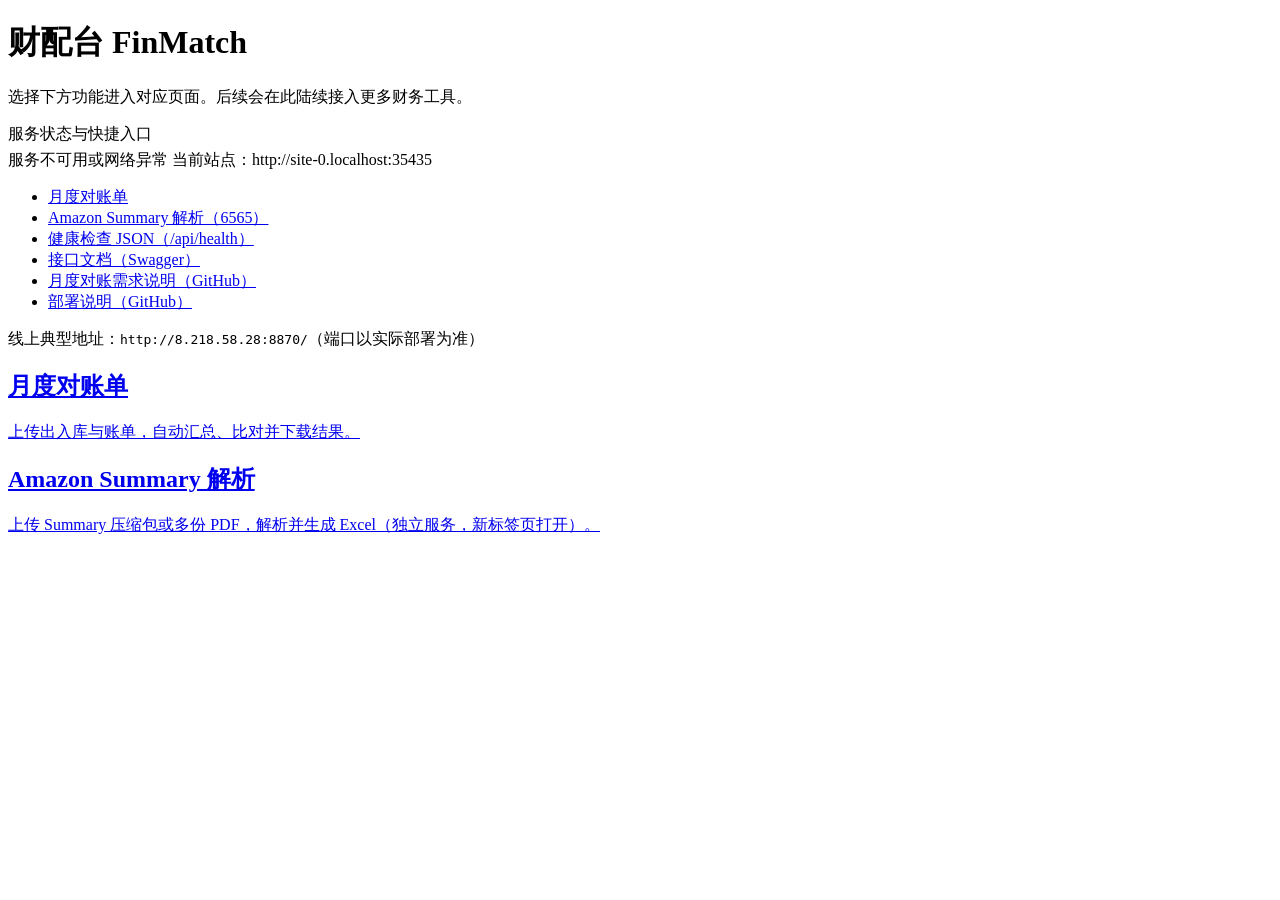
==== static/index.html @ 5b7e9466 "feat(home): add Amazon Summary parse link to :6565 Made-with: Cursor" ====
<!DOCTYPE html>
<html lang="zh-CN">
<head>
  <meta charset="UTF-8" />
  <meta name="viewport" content="width=device-width, initial-scale=1" />
  <title>财配台 · 工具总面板</title>
  <link rel="stylesheet" href="/assets/css/app.css" />
</head>
<body>
  <div class="wrap">
    <h1>财配台 FinMatch</h1>
    <p class="sub">选择下方功能进入对应页面。后续会在此陆续接入更多财务工具。</p>

    <div class="card">
      <label>服务状态与快捷入口</label>
      <div class="status-line" style="margin-top:0.35rem;">
        <span class="status-dot" id="health-dot" aria-hidden="true"></span>
        <span id="health-text">正在检测…</span>
        <span class="muted-small" id="health-origin"></span>
      </div>
      <ul class="link-list">
        <li><a href="/monthly-statement">月度对账单</a></li>
        <li><a href="http://8.218.58.28:6565/" target="_blank" rel="noopener noreferrer">Amazon Summary 解析（6565）</a></li>
        <li><a href="/api/health" target="_blank" rel="noopener">健康检查 JSON（/api/health）</a></li>
        <li><a href="/docs" target="_blank" rel="noopener">接口文档（Swagger）</a></li>
        <li><a href="https://github.com/rayfengfirst-netizen/finmatch/blob/main/docs/REQUIREMENTS_MONTHLY_RECONCILIATION.md" target="_blank" rel="noopener">月度对账需求说明（GitHub）</a></li>
        <li><a href="https://github.com/rayfengfirst-netizen/finmatch/blob/main/README_DEPLOY.md" target="_blank" rel="noopener">部署说明（GitHub）</a></li>
      </ul>
      <p class="muted-small" style="margin-bottom:0;">线上典型地址：<code>http://8.218.58.28:8870/</code>（端口以实际部署为准）</p>
    </div>

    <div class="tool-grid">
      <a class="tool-card" href="/monthly-statement">
        <h2>月度对账单</h2>
        <p>上传出入库与账单，自动汇总、比对并下载结果。</p>
      </a>
      <a class="tool-card" href="http://8.218.58.28:6565/" target="_blank" rel="noopener noreferrer">
        <h2>Amazon Summary 解析</h2>
        <p>上传 Summary 压缩包或多份 PDF，解析并生成 Excel（独立服务，新标签页打开）。</p>
      </a>
    </div>
  </div>

  <script>
    (function () {
      const dot = document.getElementById("health-dot");
      const text = document.getElementById("health-text");
      const originEl = document.getElementById("health-origin");
      originEl.textContent = "当前站点：" + window.location.origin;

      fetch("/api/health")
        .then(function (r) {
          if (!r.ok) throw new Error("HTTP " + r.status);
          return r.json();
        })
        .then(function (j) {
          dot.classList.add("ok");
          text.textContent = "服务正常（" + (j.service || "finmatch") + "）";
        })
        .catch(function () {
          dot.classList.add("err");
          text.textContent = "服务不可用或网络异常";
        });
    })();
  </script>
</body>
</html>
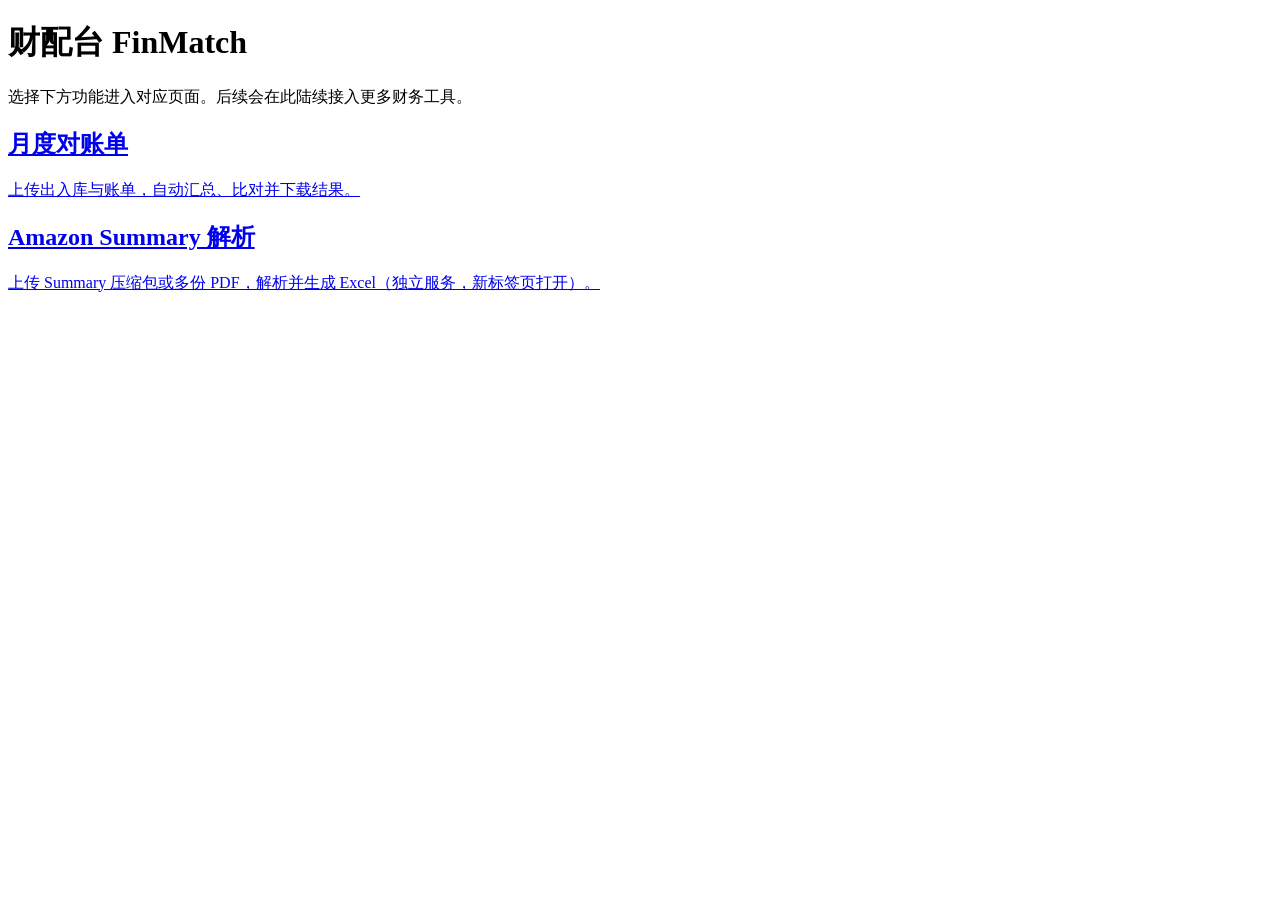
==== commit 94743a9d: "chore(home): remove service status and quick links card Made-with: Cursor" ====
--- a/static/index.html
+++ b/static/index.html
@@ -11,24 +11,6 @@
     <h1>财配台 FinMatch</h1>
     <p class="sub">选择下方功能进入对应页面。后续会在此陆续接入更多财务工具。</p>
 
-    <div class="card">
-      <label>服务状态与快捷入口</label>
-      <div class="status-line" style="margin-top:0.35rem;">
-        <span class="status-dot" id="health-dot" aria-hidden="true"></span>
-        <span id="health-text">正在检测…</span>
-        <span class="muted-small" id="health-origin"></span>
-      </div>
-      <ul class="link-list">
-        <li><a href="/monthly-statement">月度对账单</a></li>
-        <li><a href="http://8.218.58.28:6565/" target="_blank" rel="noopener noreferrer">Amazon Summary 解析（6565）</a></li>
-        <li><a href="/api/health" target="_blank" rel="noopener">健康检查 JSON（/api/health）</a></li>
-        <li><a href="/docs" target="_blank" rel="noopener">接口文档（Swagger）</a></li>
-        <li><a href="https://github.com/rayfengfirst-netizen/finmatch/blob/main/docs/REQUIREMENTS_MONTHLY_RECONCILIATION.md" target="_blank" rel="noopener">月度对账需求说明（GitHub）</a></li>
-        <li><a href="https://github.com/rayfengfirst-netizen/finmatch/blob/main/README_DEPLOY.md" target="_blank" rel="noopener">部署说明（GitHub）</a></li>
-      </ul>
-      <p class="muted-small" style="margin-bottom:0;">线上典型地址：<code>http://8.218.58.28:8870/</code>（端口以实际部署为准）</p>
-    </div>
-
     <div class="tool-grid">
       <a class="tool-card" href="/monthly-statement">
         <h2>月度对账单</h2>
@@ -40,28 +22,5 @@
       </a>
     </div>
   </div>
-
-  <script>
-    (function () {
-      const dot = document.getElementById("health-dot");
-      const text = document.getElementById("health-text");
-      const originEl = document.getElementById("health-origin");
-      originEl.textContent = "当前站点：" + window.location.origin;
-
-      fetch("/api/health")
-        .then(function (r) {
-          if (!r.ok) throw new Error("HTTP " + r.status);
-          return r.json();
-        })
-        .then(function (j) {
-          dot.classList.add("ok");
-          text.textContent = "服务正常（" + (j.service || "finmatch") + "）";
-        })
-        .catch(function () {
-          dot.classList.add("err");
-          text.textContent = "服务不可用或网络异常";
-        });
-    })();
-  </script>
 </body>
 </html>
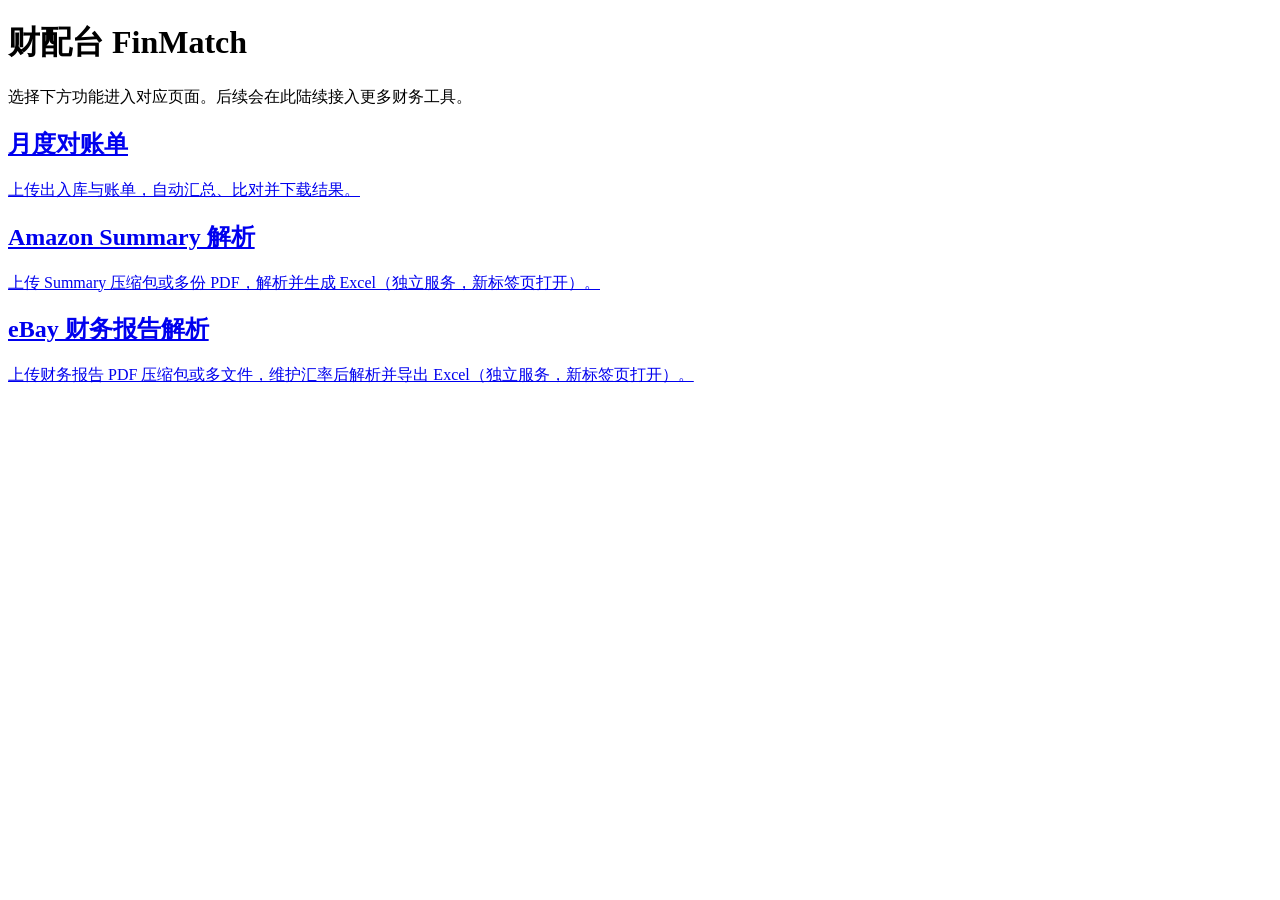
==== commit 19bb9285: "feat(home): add eBay finance report parse entry (6565) Made-with: Cursor" ====
--- a/static/index.html
+++ b/static/index.html
@@ -20,6 +20,10 @@
         <h2>Amazon Summary 解析</h2>
         <p>上传 Summary 压缩包或多份 PDF，解析并生成 Excel（独立服务，新标签页打开）。</p>
       </a>
+      <a class="tool-card" href="http://8.218.58.28:6565/ebay-finance?job=a9bca88b4dd0474c8da5f167a940bc7d" target="_blank" rel="noopener noreferrer">
+        <h2>eBay 财务报告解析</h2>
+        <p>上传财务报告 PDF 压缩包或多文件，维护汇率后解析并导出 Excel（独立服务，新标签页打开）。</p>
+      </a>
     </div>
   </div>
 </body>
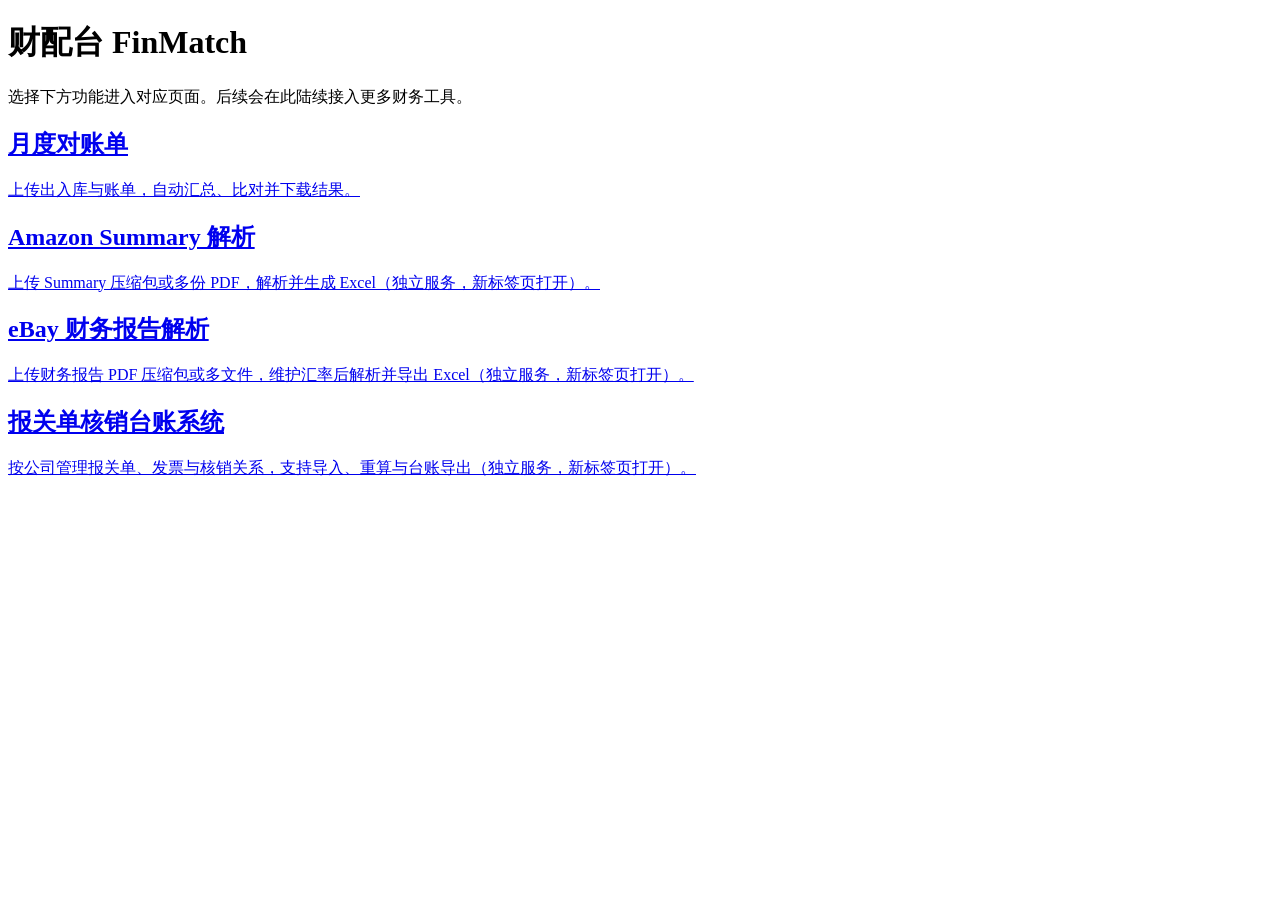
==== commit a36ae56d: "feat(home): add customs write-off ledger entry (8008) Made-with: Cursor" ====
--- a/static/index.html
+++ b/static/index.html
@@ -24,6 +24,10 @@
         <h2>eBay 财务报告解析</h2>
         <p>上传财务报告 PDF 压缩包或多文件，维护汇率后解析并导出 Excel（独立服务，新标签页打开）。</p>
       </a>
+      <a class="tool-card" href="http://8.218.58.28:8008/" target="_blank" rel="noopener noreferrer">
+        <h2>报关单核销台账系统</h2>
+        <p>按公司管理报关单、发票与核销关系，支持导入、重算与台账导出（独立服务，新标签页打开）。</p>
+      </a>
     </div>
   </div>
 </body>
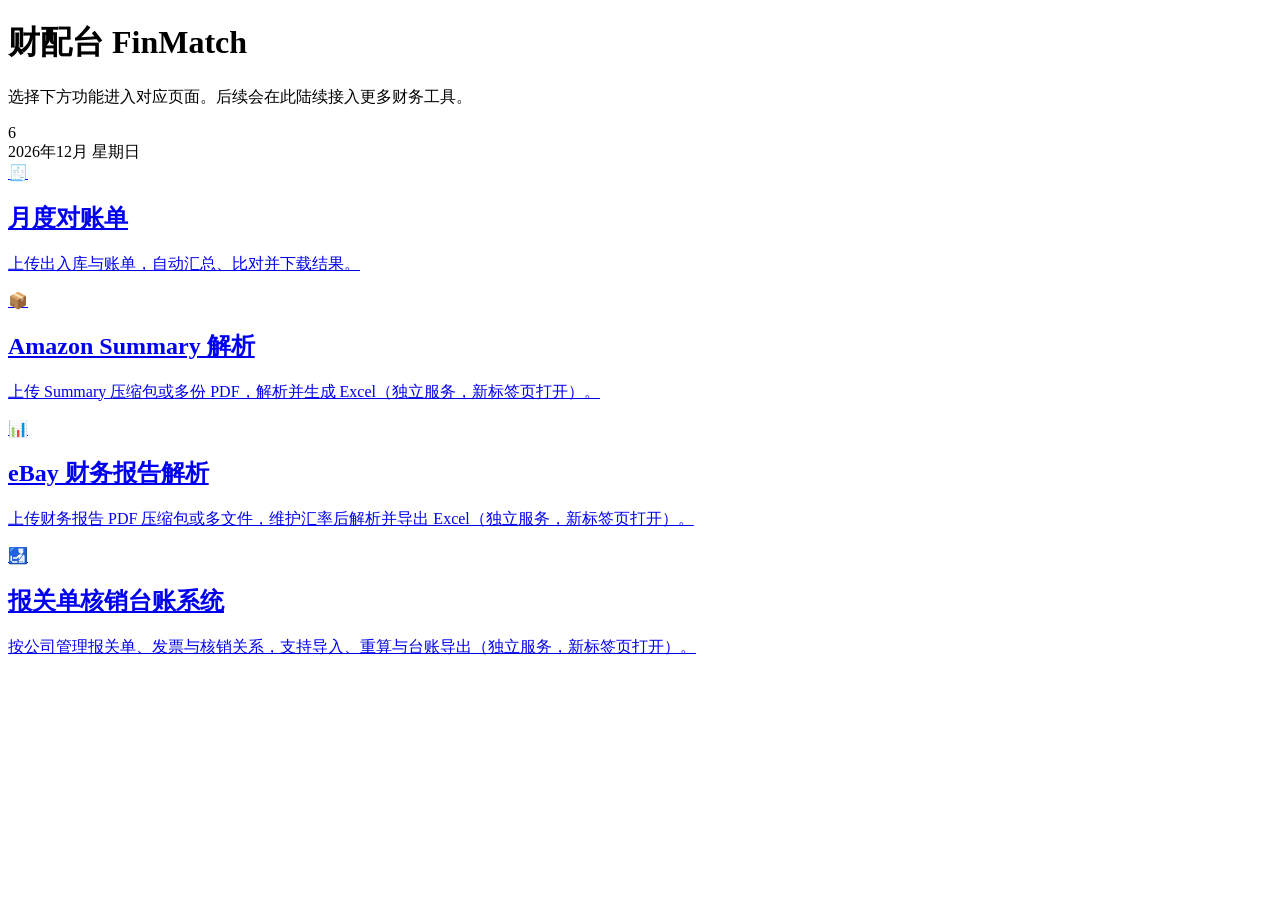
==== commit 549bb468: "style(home): tool icons, soft background, date pendant Made-with: Cursor" ====
--- a/static/index.html
+++ b/static/index.html
@@ -6,29 +6,68 @@
   <title>财配台 · 工具总面板</title>
   <link rel="stylesheet" href="/assets/css/app.css" />
 </head>
-<body>
+<body class="home">
   <div class="wrap">
-    <h1>财配台 FinMatch</h1>
-    <p class="sub">选择下方功能进入对应页面。后续会在此陆续接入更多财务工具。</p>
+    <header class="home-header">
+      <div class="home-header__titles">
+        <h1>财配台 FinMatch</h1>
+        <p class="sub">选择下方功能进入对应页面。后续会在此陆续接入更多财务工具。</p>
+      </div>
+      <div class="date-pendant" id="date-pendant" aria-live="polite">
+        <div class="date-pendant__ribbon" aria-hidden="true"></div>
+        <div class="date-pendant__inner">
+          <span class="date-pendant__day" id="date-day">—</span>
+          <div class="date-pendant__meta">
+            <span class="date-pendant__ym" id="date-ym">—</span>
+            <span class="date-pendant__week" id="date-week">—</span>
+          </div>
+        </div>
+      </div>
+    </header>
 
     <div class="tool-grid">
-      <a class="tool-card" href="/monthly-statement">
-        <h2>月度对账单</h2>
-        <p>上传出入库与账单，自动汇总、比对并下载结果。</p>
+      <a class="tool-card tool-card--reconcile" href="/monthly-statement">
+        <span class="tool-card__icon" role="img" aria-label="对账">🧾</span>
+        <div class="tool-card__body">
+          <h2>月度对账单</h2>
+          <p>上传出入库与账单，自动汇总、比对并下载结果。</p>
+        </div>
       </a>
-      <a class="tool-card" href="http://8.218.58.28:6565/" target="_blank" rel="noopener noreferrer">
-        <h2>Amazon Summary 解析</h2>
-        <p>上传 Summary 压缩包或多份 PDF，解析并生成 Excel（独立服务，新标签页打开）。</p>
+      <a class="tool-card tool-card--amazon" href="http://8.218.58.28:6565/" target="_blank" rel="noopener noreferrer">
+        <span class="tool-card__icon" role="img" aria-label="包裹与报表">📦</span>
+        <div class="tool-card__body">
+          <h2>Amazon Summary 解析</h2>
+          <p>上传 Summary 压缩包或多份 PDF，解析并生成 Excel（独立服务，新标签页打开）。</p>
+        </div>
       </a>
-      <a class="tool-card" href="http://8.218.58.28:6565/ebay-finance?job=a9bca88b4dd0474c8da5f167a940bc7d" target="_blank" rel="noopener noreferrer">
-        <h2>eBay 财务报告解析</h2>
-        <p>上传财务报告 PDF 压缩包或多文件，维护汇率后解析并导出 Excel（独立服务，新标签页打开）。</p>
+      <a class="tool-card tool-card--ebay" href="http://8.218.58.28:6565/ebay-finance?job=a9bca88b4dd0474c8da5f167a940bc7d" target="_blank" rel="noopener noreferrer">
+        <span class="tool-card__icon" role="img" aria-label="财务图表">📊</span>
+        <div class="tool-card__body">
+          <h2>eBay 财务报告解析</h2>
+          <p>上传财务报告 PDF 压缩包或多文件，维护汇率后解析并导出 Excel（独立服务，新标签页打开）。</p>
+        </div>
       </a>
-      <a class="tool-card" href="http://8.218.58.28:8008/" target="_blank" rel="noopener noreferrer">
-        <h2>报关单核销台账系统</h2>
-        <p>按公司管理报关单、发票与核销关系，支持导入、重算与台账导出（独立服务，新标签页打开）。</p>
+      <a class="tool-card tool-card--customs" href="http://8.218.58.28:8008/" target="_blank" rel="noopener noreferrer">
+        <span class="tool-card__icon" role="img" aria-label="报关与单证">🛃</span>
+        <div class="tool-card__body">
+          <h2>报关单核销台账系统</h2>
+          <p>按公司管理报关单、发票与核销关系，支持导入、重算与台账导出（独立服务，新标签页打开）。</p>
+        </div>
       </a>
     </div>
   </div>
+
+  <script>
+    (function () {
+      var wk = ["星期日", "星期一", "星期二", "星期三", "星期四", "星期五", "星期六"];
+      var d = new Date();
+      var y = d.getFullYear();
+      var m = d.getMonth() + 1;
+      var day = d.getDate();
+      document.getElementById("date-day").textContent = String(day);
+      document.getElementById("date-ym").textContent = y + "年" + m + "月";
+      document.getElementById("date-week").textContent = wk[d.getDay()];
+    })();
+  </script>
 </body>
 </html>
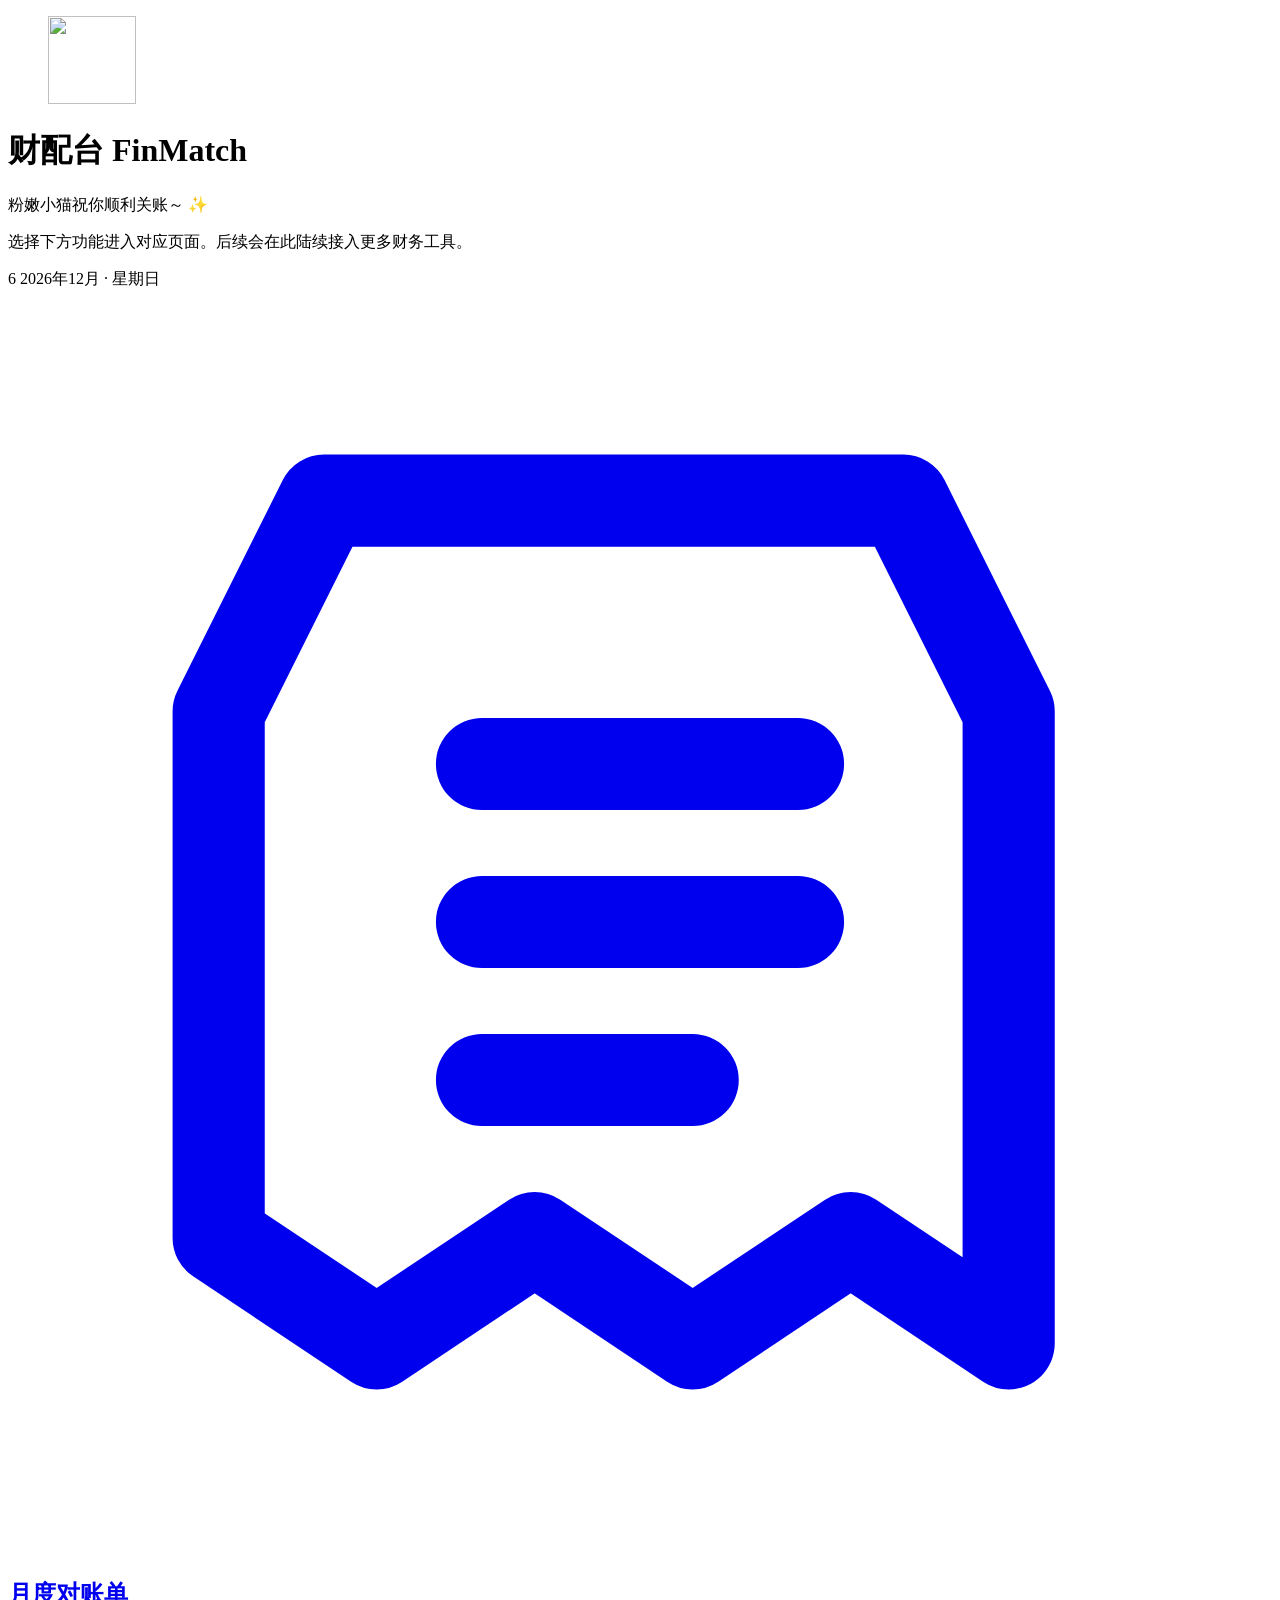
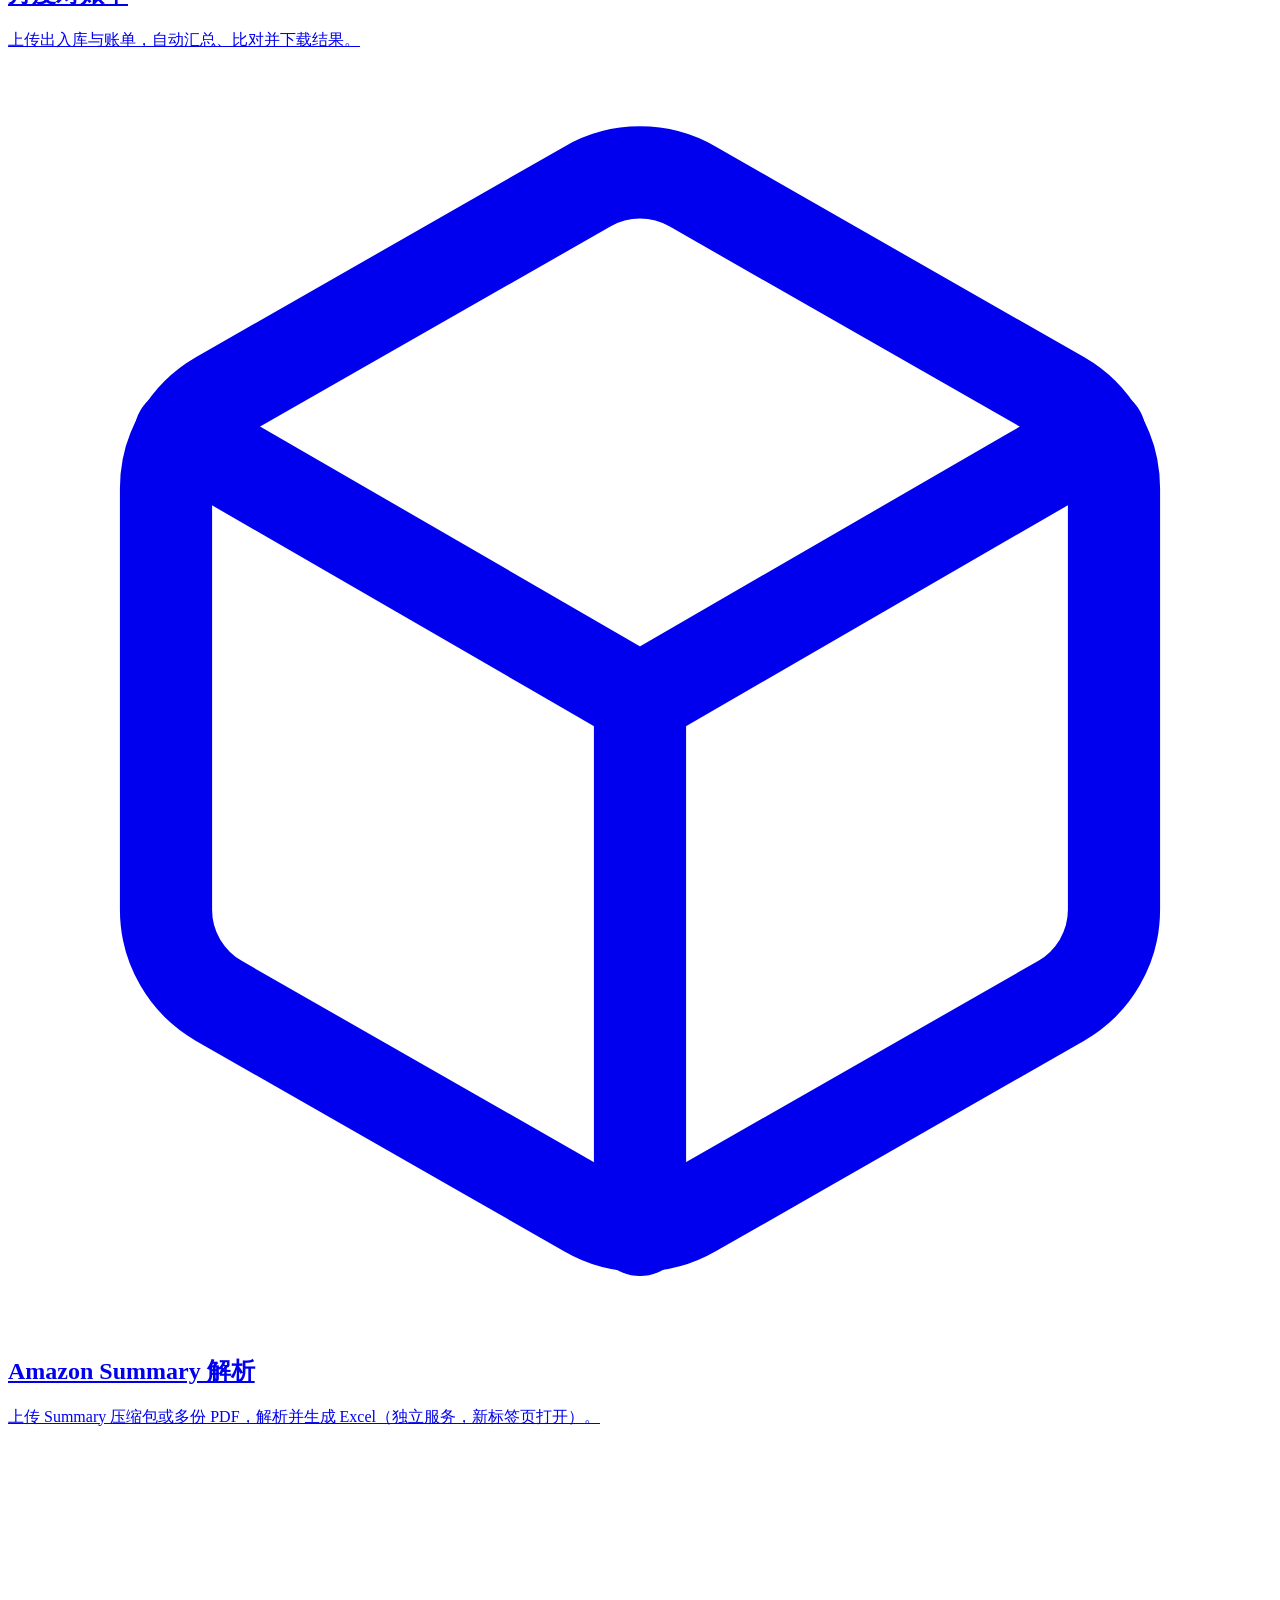
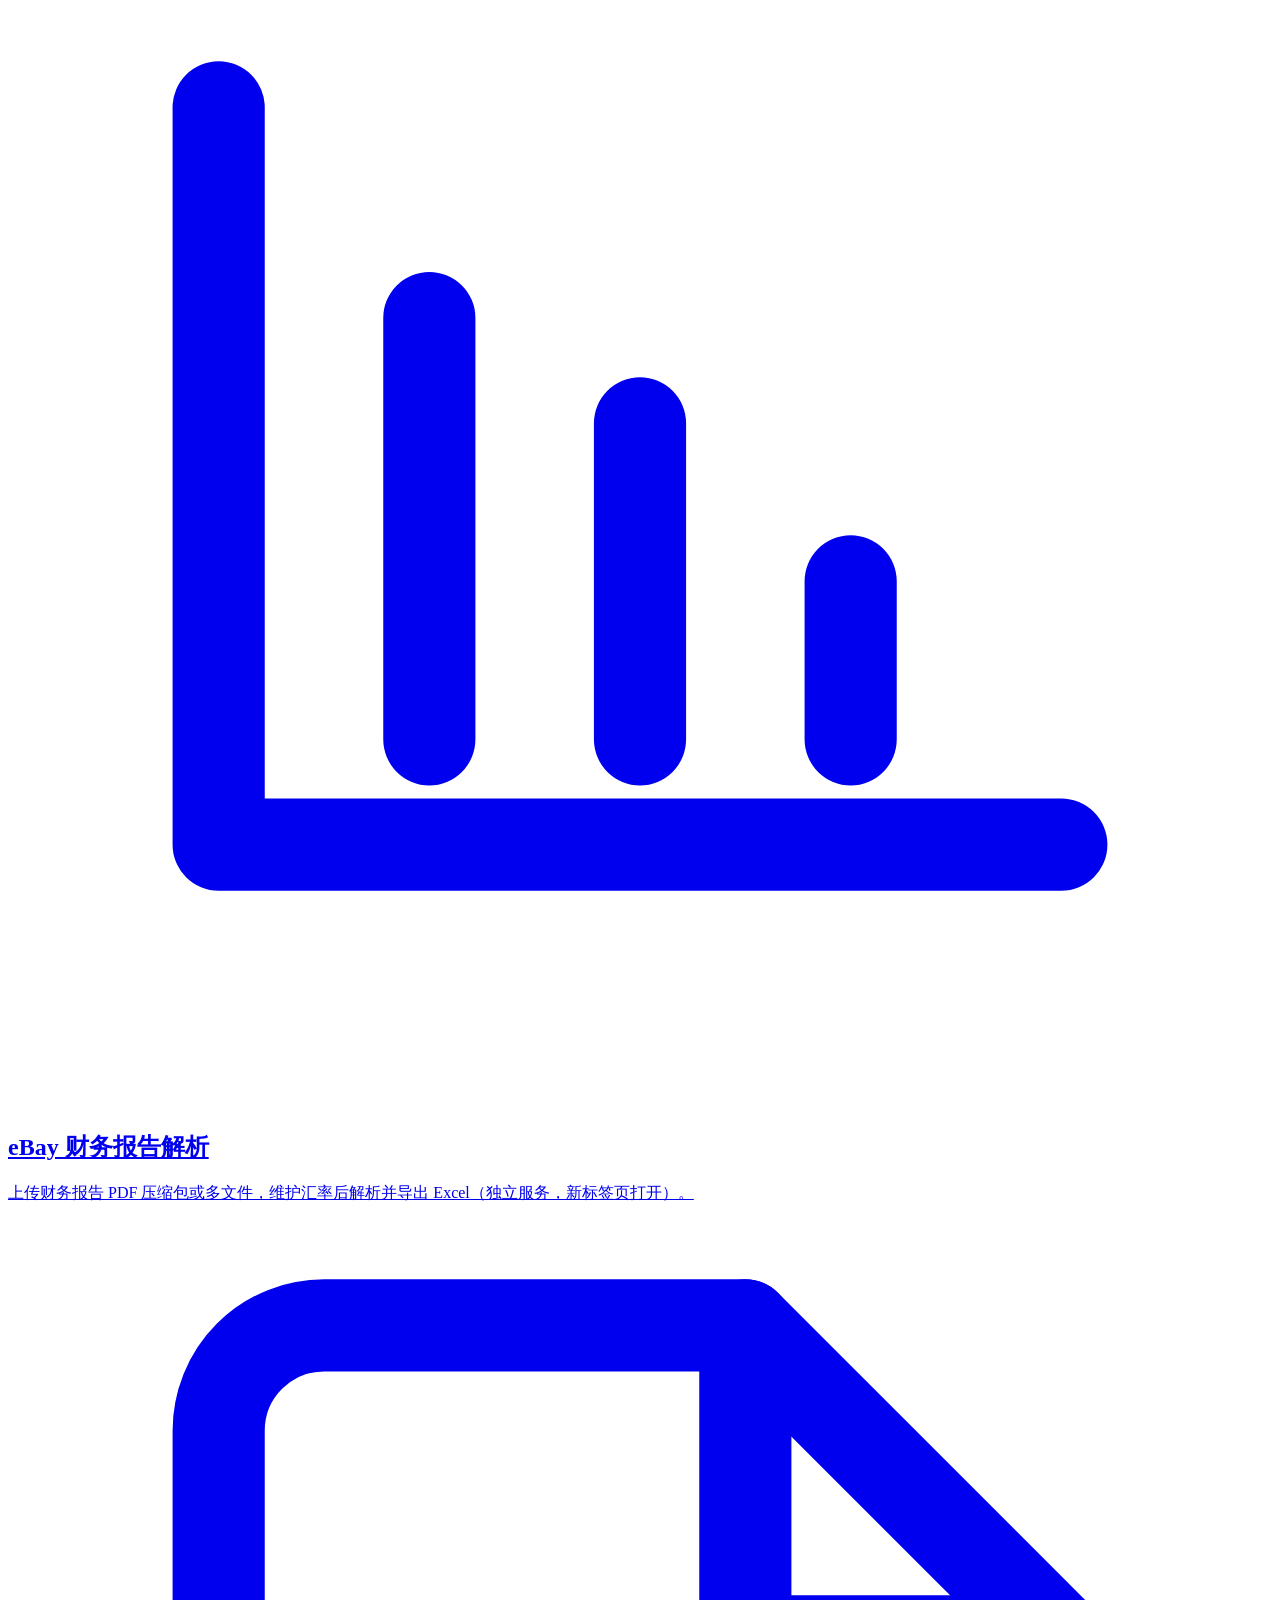
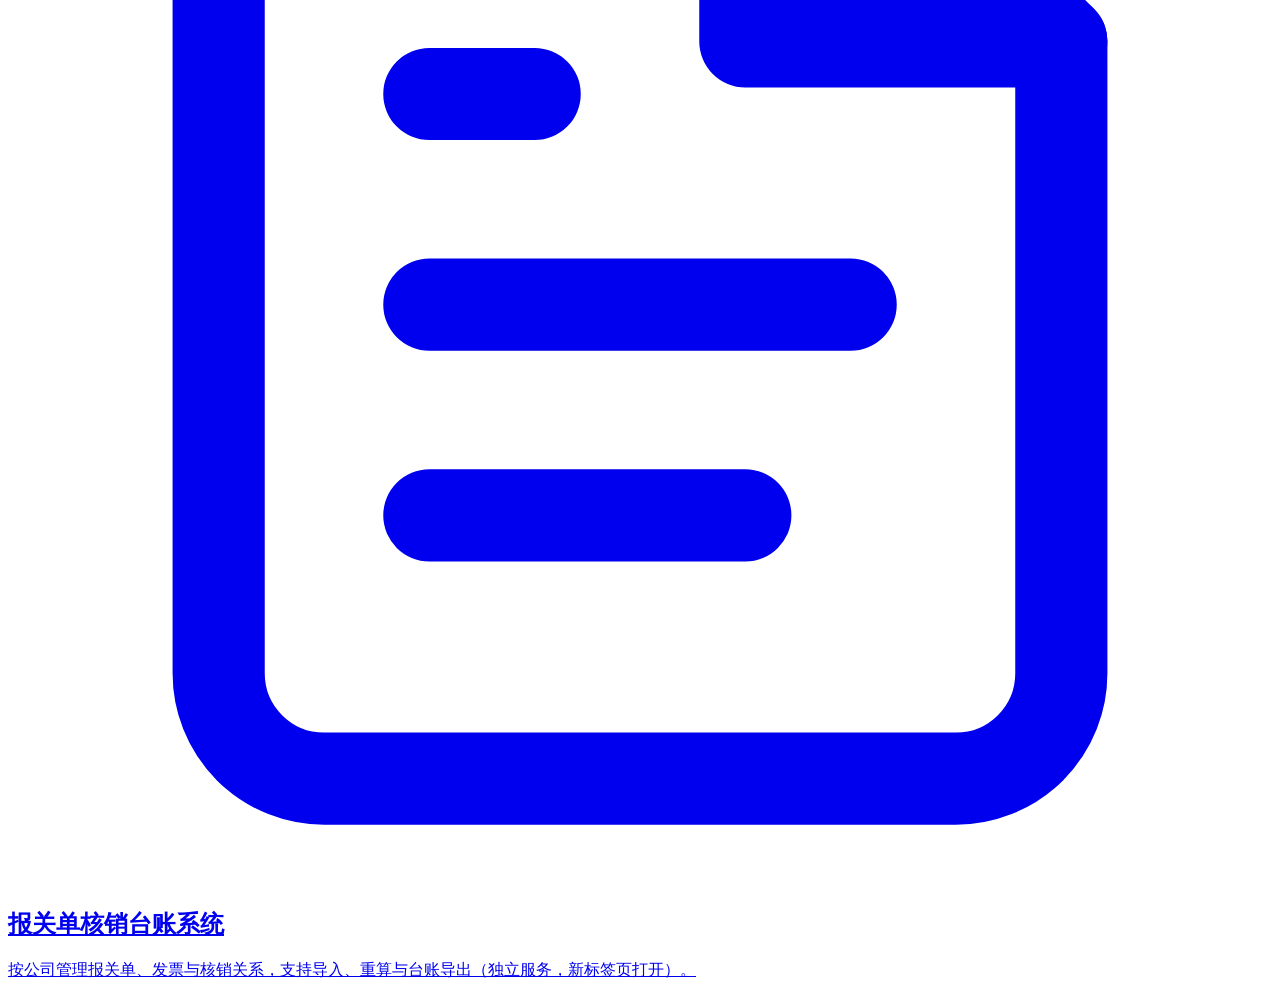
==== commit 7593ea29: "Home: kawaii mascot, date layout fix, SVG icons instead of emoji Made-with: Cursor" ====
--- a/static/index.html
+++ b/static/index.html
@@ -9,17 +9,22 @@
 <body class="home">
   <div class="wrap">
     <header class="home-header">
-      <div class="home-header__titles">
-        <h1>财配台 FinMatch</h1>
-        <p class="sub">选择下方功能进入对应页面。后续会在此陆续接入更多财务工具。</p>
+      <div class="home-header__main">
+        <figure class="home-mascot" aria-hidden="true">
+          <img src="/assets/img/mascot-kawaii-kitty.svg" width="88" height="88" alt="" />
+        </figure>
+        <div class="home-header__titles">
+          <h1>财配台 FinMatch</h1>
+          <p class="home-cheer">粉嫩小猫祝你顺利关账～ ✨</p>
+          <p class="sub">选择下方功能进入对应页面。后续会在此陆续接入更多财务工具。</p>
+        </div>
       </div>
-      <div class="date-pendant" id="date-pendant" aria-live="polite">
-        <div class="date-pendant__ribbon" aria-hidden="true"></div>
-        <div class="date-pendant__inner">
-          <span class="date-pendant__day" id="date-day">—</span>
-          <div class="date-pendant__meta">
-            <span class="date-pendant__ym" id="date-ym">—</span>
-            <span class="date-pendant__week" id="date-week">—</span>
+      <div class="home-header__aside">
+        <div class="date-pendant" id="date-pendant" aria-live="polite">
+          <div class="date-pendant__ribbon" aria-hidden="true"></div>
+          <div class="date-pendant__inner">
+            <span class="date-pendant__day" id="date-day">—</span>
+            <span class="date-pendant__meta-line" id="date-meta">—</span>
           </div>
         </div>
       </div>
@@ -27,28 +32,36 @@
 
     <div class="tool-grid">
       <a class="tool-card tool-card--reconcile" href="/monthly-statement">
-        <span class="tool-card__icon" role="img" aria-label="对账">🧾</span>
+        <span class="tool-card__icon" role="img" aria-label="对账">
+          <svg xmlns="http://www.w3.org/2000/svg" viewBox="0 0 24 24" fill="none" stroke="currentColor" stroke-width="1.75" stroke-linecap="round" stroke-linejoin="round" aria-hidden="true"><path d="M7 4h10l2 4v12l-3-2-3 2-3-2-3 2-3-2V8l2-4z"/><path d="M9 9h6M9 12h6M9 15h4"/></svg>
+        </span>
         <div class="tool-card__body">
           <h2>月度对账单</h2>
           <p>上传出入库与账单，自动汇总、比对并下载结果。</p>
         </div>
       </a>
       <a class="tool-card tool-card--amazon" href="http://8.218.58.28:6565/" target="_blank" rel="noopener noreferrer">
-        <span class="tool-card__icon" role="img" aria-label="包裹与报表">📦</span>
+        <span class="tool-card__icon" role="img" aria-label="包裹与报表">
+          <svg xmlns="http://www.w3.org/2000/svg" viewBox="0 0 24 24" fill="none" stroke="currentColor" stroke-width="1.75" stroke-linecap="round" stroke-linejoin="round" aria-hidden="true"><path d="M21 16V8a2 2 0 0 0-1-1.73l-7-4a2 2 0 0 0-2 0l-7 4A2 2 0 0 0 3 8v8a2 2 0 0 0 1 1.73l7 4a2 2 0 0 0 2 0l7-4A2 2 0 0 0 21 16z"/><polyline points="3.27 6.96 12 12.01 20.73 6.96"/><line x1="12" y1="22.08" x2="12" y2="12"/></svg>
+        </span>
         <div class="tool-card__body">
           <h2>Amazon Summary 解析</h2>
           <p>上传 Summary 压缩包或多份 PDF，解析并生成 Excel（独立服务，新标签页打开）。</p>
         </div>
       </a>
       <a class="tool-card tool-card--ebay" href="http://8.218.58.28:6565/ebay-finance?job=a9bca88b4dd0474c8da5f167a940bc7d" target="_blank" rel="noopener noreferrer">
-        <span class="tool-card__icon" role="img" aria-label="财务图表">📊</span>
+        <span class="tool-card__icon" role="img" aria-label="财务图表">
+          <svg xmlns="http://www.w3.org/2000/svg" viewBox="0 0 24 24" fill="none" stroke="currentColor" stroke-width="1.75" stroke-linecap="round" stroke-linejoin="round" aria-hidden="true"><path d="M4 19V5M4 19h16M8 17V9M12 17v-6M16 17v-3"/></svg>
+        </span>
         <div class="tool-card__body">
           <h2>eBay 财务报告解析</h2>
           <p>上传财务报告 PDF 压缩包或多文件，维护汇率后解析并导出 Excel（独立服务，新标签页打开）。</p>
         </div>
       </a>
       <a class="tool-card tool-card--customs" href="http://8.218.58.28:8008/" target="_blank" rel="noopener noreferrer">
-        <span class="tool-card__icon" role="img" aria-label="报关与单证">🛃</span>
+        <span class="tool-card__icon" role="img" aria-label="报关与单证">
+          <svg xmlns="http://www.w3.org/2000/svg" viewBox="0 0 24 24" fill="none" stroke="currentColor" stroke-width="1.75" stroke-linecap="round" stroke-linejoin="round" aria-hidden="true"><path d="M14 2H6a2 2 0 0 0-2 2v16a2 2 0 0 0 2 2h12a2 2 0 0 0 2-2V8z"/><path d="M14 2v6h6M8 13h8M8 17h6M8 9h2"/></svg>
+        </span>
         <div class="tool-card__body">
           <h2>报关单核销台账系统</h2>
           <p>按公司管理报关单、发票与核销关系，支持导入、重算与台账导出（独立服务，新标签页打开）。</p>
@@ -65,8 +78,8 @@
       var m = d.getMonth() + 1;
       var day = d.getDate();
       document.getElementById("date-day").textContent = String(day);
-      document.getElementById("date-ym").textContent = y + "年" + m + "月";
-      document.getElementById("date-week").textContent = wk[d.getDay()];
+      document.getElementById("date-meta").textContent =
+        y + "年" + m + "月 · " + wk[d.getDay()];
     })();
   </script>
 </body>
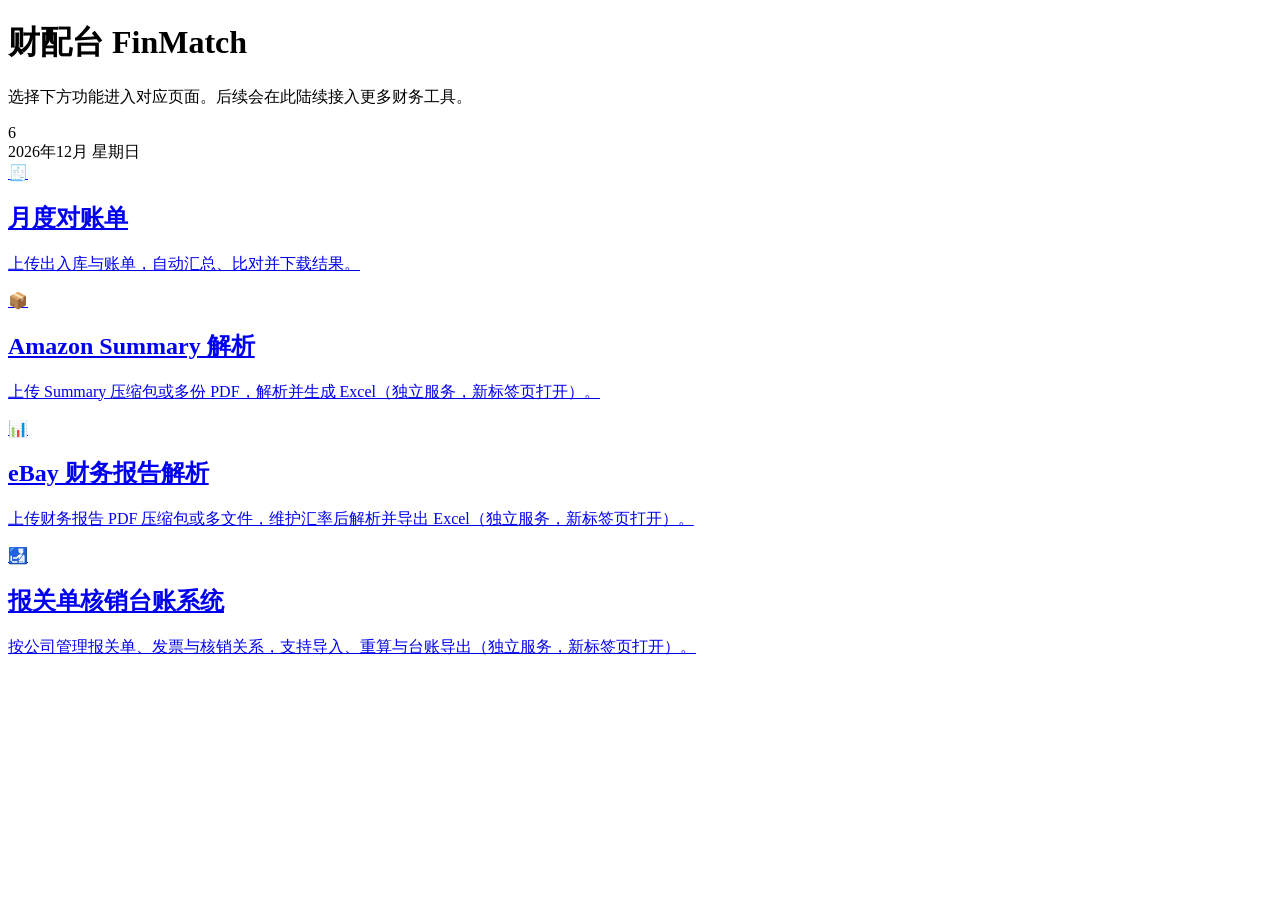
==== commit 95070b7b: "Revert "Home: kawaii mascot, date layout fix, SVG icons instead of emoji" This reverts commit 7593ea" ====
--- a/static/index.html
+++ b/static/index.html
@@ -9,22 +9,17 @@
 <body class="home">
   <div class="wrap">
     <header class="home-header">
-      <div class="home-header__main">
-        <figure class="home-mascot" aria-hidden="true">
-          <img src="/assets/img/mascot-kawaii-kitty.svg" width="88" height="88" alt="" />
-        </figure>
-        <div class="home-header__titles">
-          <h1>财配台 FinMatch</h1>
-          <p class="home-cheer">粉嫩小猫祝你顺利关账～ ✨</p>
-          <p class="sub">选择下方功能进入对应页面。后续会在此陆续接入更多财务工具。</p>
-        </div>
+      <div class="home-header__titles">
+        <h1>财配台 FinMatch</h1>
+        <p class="sub">选择下方功能进入对应页面。后续会在此陆续接入更多财务工具。</p>
       </div>
-      <div class="home-header__aside">
-        <div class="date-pendant" id="date-pendant" aria-live="polite">
-          <div class="date-pendant__ribbon" aria-hidden="true"></div>
-          <div class="date-pendant__inner">
-            <span class="date-pendant__day" id="date-day">—</span>
-            <span class="date-pendant__meta-line" id="date-meta">—</span>
+      <div class="date-pendant" id="date-pendant" aria-live="polite">
+        <div class="date-pendant__ribbon" aria-hidden="true"></div>
+        <div class="date-pendant__inner">
+          <span class="date-pendant__day" id="date-day">—</span>
+          <div class="date-pendant__meta">
+            <span class="date-pendant__ym" id="date-ym">—</span>
+            <span class="date-pendant__week" id="date-week">—</span>
           </div>
         </div>
       </div>
@@ -32,36 +27,28 @@
 
     <div class="tool-grid">
       <a class="tool-card tool-card--reconcile" href="/monthly-statement">
-        <span class="tool-card__icon" role="img" aria-label="对账">
-          <svg xmlns="http://www.w3.org/2000/svg" viewBox="0 0 24 24" fill="none" stroke="currentColor" stroke-width="1.75" stroke-linecap="round" stroke-linejoin="round" aria-hidden="true"><path d="M7 4h10l2 4v12l-3-2-3 2-3-2-3 2-3-2V8l2-4z"/><path d="M9 9h6M9 12h6M9 15h4"/></svg>
-        </span>
+        <span class="tool-card__icon" role="img" aria-label="对账">🧾</span>
         <div class="tool-card__body">
           <h2>月度对账单</h2>
           <p>上传出入库与账单，自动汇总、比对并下载结果。</p>
         </div>
       </a>
       <a class="tool-card tool-card--amazon" href="http://8.218.58.28:6565/" target="_blank" rel="noopener noreferrer">
-        <span class="tool-card__icon" role="img" aria-label="包裹与报表">
-          <svg xmlns="http://www.w3.org/2000/svg" viewBox="0 0 24 24" fill="none" stroke="currentColor" stroke-width="1.75" stroke-linecap="round" stroke-linejoin="round" aria-hidden="true"><path d="M21 16V8a2 2 0 0 0-1-1.73l-7-4a2 2 0 0 0-2 0l-7 4A2 2 0 0 0 3 8v8a2 2 0 0 0 1 1.73l7 4a2 2 0 0 0 2 0l7-4A2 2 0 0 0 21 16z"/><polyline points="3.27 6.96 12 12.01 20.73 6.96"/><line x1="12" y1="22.08" x2="12" y2="12"/></svg>
-        </span>
+        <span class="tool-card__icon" role="img" aria-label="包裹与报表">📦</span>
         <div class="tool-card__body">
           <h2>Amazon Summary 解析</h2>
           <p>上传 Summary 压缩包或多份 PDF，解析并生成 Excel（独立服务，新标签页打开）。</p>
         </div>
       </a>
       <a class="tool-card tool-card--ebay" href="http://8.218.58.28:6565/ebay-finance?job=a9bca88b4dd0474c8da5f167a940bc7d" target="_blank" rel="noopener noreferrer">
-        <span class="tool-card__icon" role="img" aria-label="财务图表">
-          <svg xmlns="http://www.w3.org/2000/svg" viewBox="0 0 24 24" fill="none" stroke="currentColor" stroke-width="1.75" stroke-linecap="round" stroke-linejoin="round" aria-hidden="true"><path d="M4 19V5M4 19h16M8 17V9M12 17v-6M16 17v-3"/></svg>
-        </span>
+        <span class="tool-card__icon" role="img" aria-label="财务图表">📊</span>
         <div class="tool-card__body">
           <h2>eBay 财务报告解析</h2>
           <p>上传财务报告 PDF 压缩包或多文件，维护汇率后解析并导出 Excel（独立服务，新标签页打开）。</p>
         </div>
       </a>
       <a class="tool-card tool-card--customs" href="http://8.218.58.28:8008/" target="_blank" rel="noopener noreferrer">
-        <span class="tool-card__icon" role="img" aria-label="报关与单证">
-          <svg xmlns="http://www.w3.org/2000/svg" viewBox="0 0 24 24" fill="none" stroke="currentColor" stroke-width="1.75" stroke-linecap="round" stroke-linejoin="round" aria-hidden="true"><path d="M14 2H6a2 2 0 0 0-2 2v16a2 2 0 0 0 2 2h12a2 2 0 0 0 2-2V8z"/><path d="M14 2v6h6M8 13h8M8 17h6M8 9h2"/></svg>
-        </span>
+        <span class="tool-card__icon" role="img" aria-label="报关与单证">🛃</span>
         <div class="tool-card__body">
           <h2>报关单核销台账系统</h2>
           <p>按公司管理报关单、发票与核销关系，支持导入、重算与台账导出（独立服务，新标签页打开）。</p>
@@ -78,8 +65,8 @@
       var m = d.getMonth() + 1;
       var day = d.getDate();
       document.getElementById("date-day").textContent = String(day);
-      document.getElementById("date-meta").textContent =
-        y + "年" + m + "月 · " + wk[d.getDay()];
+      document.getElementById("date-ym").textContent = y + "年" + m + "月";
+      document.getElementById("date-week").textContent = wk[d.getDay()];
     })();
   </script>
 </body>
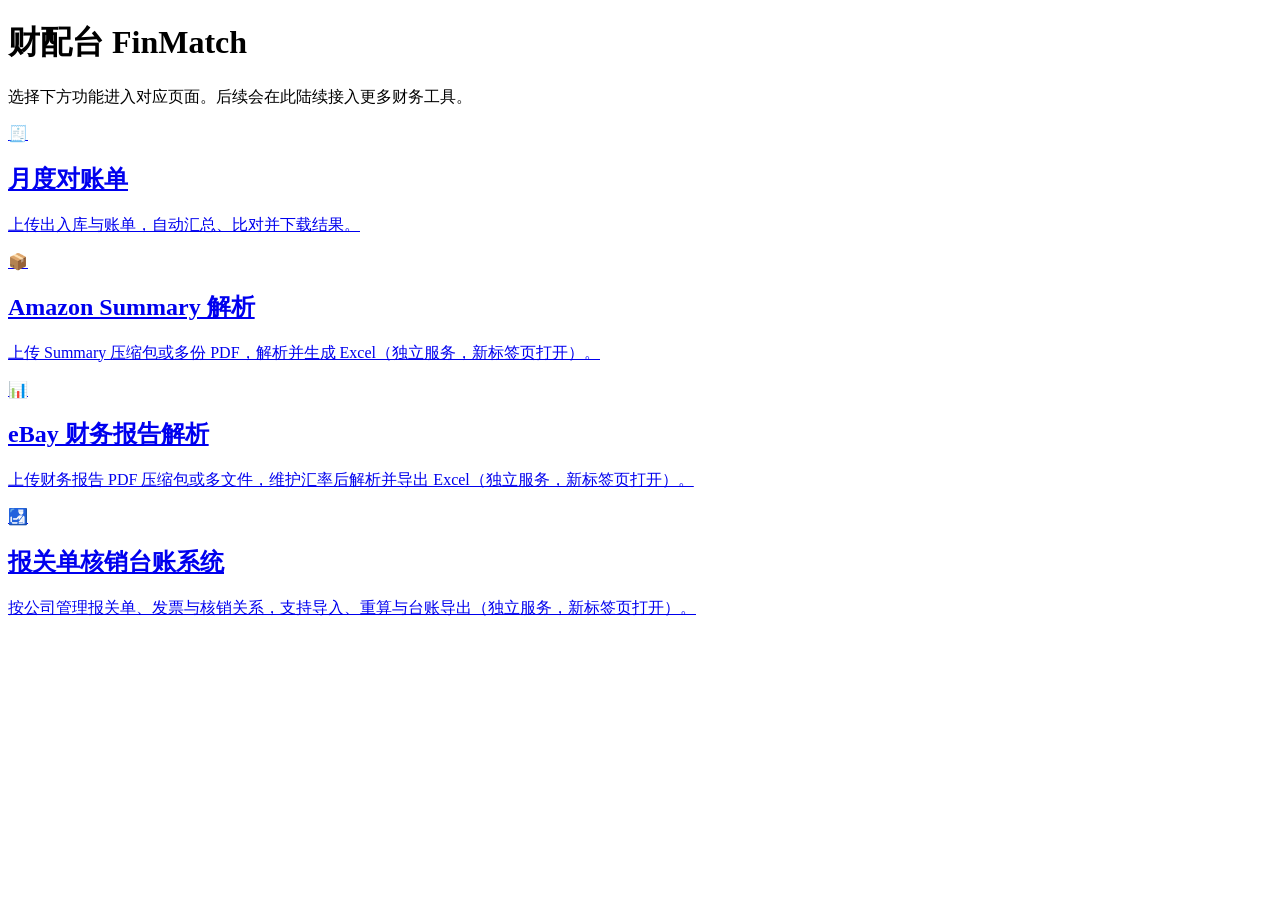
==== commit abfc59f0: "Home: remove date pendant (unused); simplify header layout Made-with: Cursor" ====
--- a/static/index.html
+++ b/static/index.html
@@ -12,16 +12,6 @@
       <div class="home-header__titles">
         <h1>财配台 FinMatch</h1>
         <p class="sub">选择下方功能进入对应页面。后续会在此陆续接入更多财务工具。</p>
-      </div>
-      <div class="date-pendant" id="date-pendant" aria-live="polite">
-        <div class="date-pendant__ribbon" aria-hidden="true"></div>
-        <div class="date-pendant__inner">
-          <span class="date-pendant__day" id="date-day">—</span>
-          <div class="date-pendant__meta">
-            <span class="date-pendant__ym" id="date-ym">—</span>
-            <span class="date-pendant__week" id="date-week">—</span>
-          </div>
-        </div>
       </div>
     </header>
 
@@ -56,18 +46,5 @@
       </a>
     </div>
   </div>
-
-  <script>
-    (function () {
-      var wk = ["星期日", "星期一", "星期二", "星期三", "星期四", "星期五", "星期六"];
-      var d = new Date();
-      var y = d.getFullYear();
-      var m = d.getMonth() + 1;
-      var day = d.getDate();
-      document.getElementById("date-day").textContent = String(day);
-      document.getElementById("date-ym").textContent = y + "年" + m + "月";
-      document.getElementById("date-week").textContent = wk[d.getDay()];
-    })();
-  </script>
 </body>
 </html>
